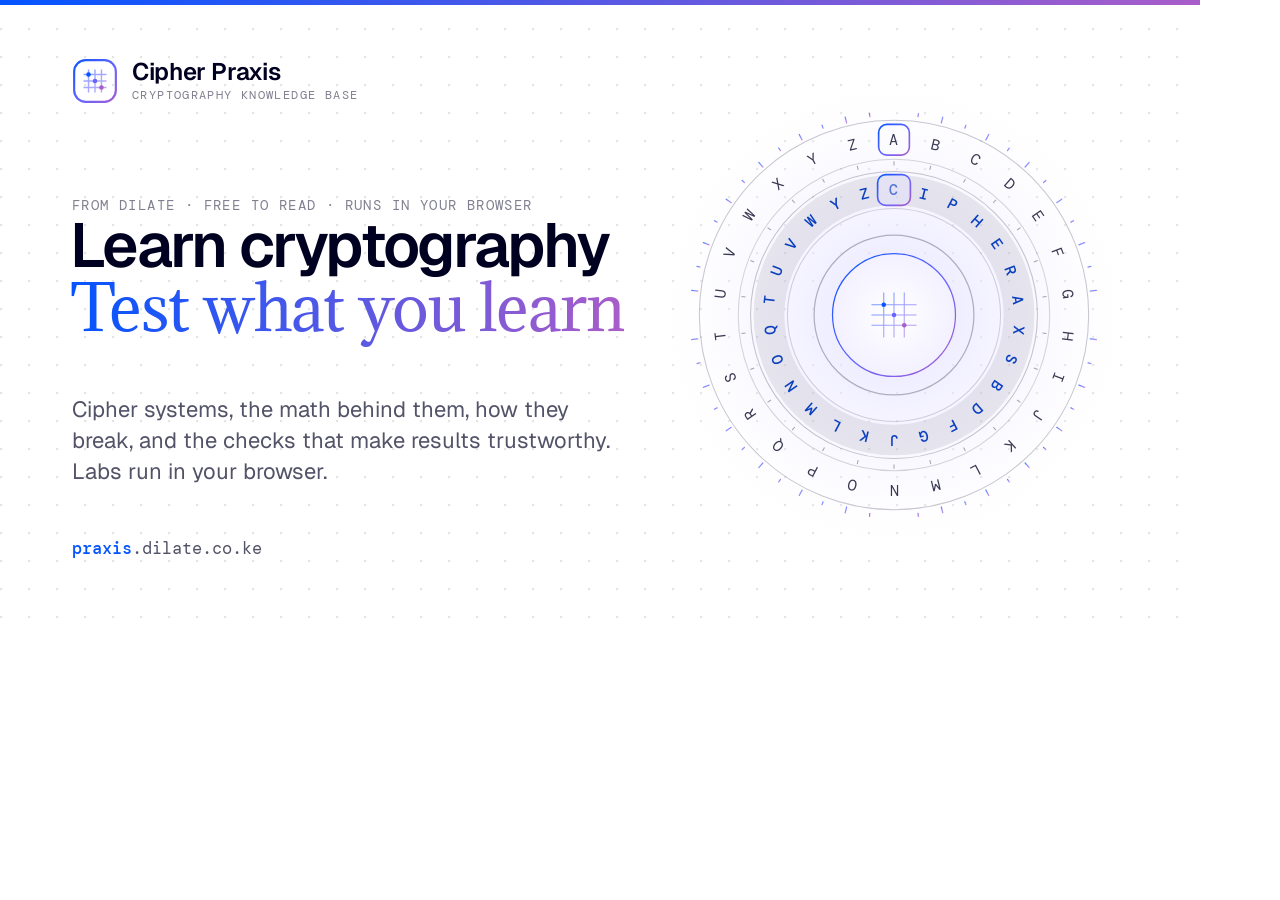
==== scripts/og-card.html @ b7d1017d "feat(crypto): add new knowledge base" ====
<!doctype html>
<!-- Source of static/og.png: the social share card (1200×630 CSS px, rendered at device scale 2).
     Render with a headless browser at a 1200×630 viewport and save the viewport as PNG. -->
<html lang="en"><head><meta charset="utf-8">
<link rel="stylesheet" href="https://fonts.googleapis.com/css2?family=Geist:wght@400;500;600&family=Adamina&family=DM+Mono:wght@400;500&display=swap">
<style>
:root {
  --ink: #000020;
  --ink-2: rgba(0, 0, 32, 0.68);
  --ink-3: rgba(0, 0, 32, 0.5);
  --hair: #e4e4e1;
  --hair-2: rgba(0, 0, 32, 0.08);
  --paper: #ffffff;
  --paper-2: #f6f5f4;
  --paper-3: #f0f0eb;
  --paper-4: #edede8;
  --blue: #0454ff;
  --blue-ink: #0a3fbf;
  --indigo: #4946ff;
  --violet: #6764ff;
  --purple: #a95dc9;
  --purple-ink: #7b3fa3;
  --lavender: #e1e0ff;
  --lilac: #f3ecf8;
  --spectral: linear-gradient(90deg, #0454ff 0%, #6764ff 55%, #a95dc9 100%);
  --spectral-soft: linear-gradient(90deg, rgba(4, 84, 255, 0.14), rgba(103, 100, 255, 0.14), rgba(169, 93, 201, 0.14));
  --glass: rgba(255, 255, 255, 0.72);
  --glass-strong: rgba(255, 255, 255, 0.88);
  --glass-border: rgba(0, 0, 32, 0.08);
  --font-sans: "Geist", "Inter", system-ui, -apple-system, "Segoe UI", Roboto, sans-serif;
  --font-serif: "Adamina", "Iowan Old Style", "Palatino Linotype", Georgia, serif;
  --font-mono: "DM Mono", "SFMono-Regular", Menlo, Consolas, "Liberation Mono", monospace;
  --r-s: 8px;
  --r-m: 12px;
  --r-l: 20px;
  --shadow-1: 0 1px 2px rgba(0, 0, 32, 0.04), 0 10px 30px -14px rgba(4, 84, 255, 0.18);
  --shadow-2: 0 2px 6px rgba(0, 0, 32, 0.06), 0 30px 60px -30px rgba(4, 84, 255, 0.28);
  --max: 1200px;
  --header-h: 64px;
  --sidebar-w: 304px;
  --workspace-gutter: clamp(18px, 3vw, 44px);
  --entry-max: 1280px;
  --ease: cubic-bezier(0.2, 0.7, 0.2, 1);
}
html, body { margin: 0; width: 1200px; height: 630px; overflow: hidden; background: #fff; font-family: "Geist", system-ui, sans-serif; color: var(--ink); -webkit-font-smoothing: antialiased; }
.card { position: relative; width: 1200px; height: 630px; background: radial-gradient(circle at 1px 1px, rgba(11, 13, 20, 0.11) 1px, transparent 1.7px) 0 0 / 28px 28px, #fff; }
.line { position: absolute; left: 0; right: 0; top: 0; height: 5px; background: linear-gradient(90deg, var(--blue), var(--purple)); }
.brand { position: absolute; left: 72px; top: 58px; display: flex; align-items: center; gap: 14px; }
.brand svg { width: 46px; height: 46px; }
.brand b { display: block; font-weight: 600; font-size: 24px; letter-spacing: -0.015em; line-height: 1.05; }
.brand small { display: block; margin-top: 4px; font-family: "DM Mono", monospace; font-size: 11.5px; letter-spacing: 0.12em; color: var(--ink-3); text-transform: uppercase; }
.eyebrow { position: absolute; left: 72px; top: 182px; font-family: "DM Mono", monospace; font-size: 14px; letter-spacing: 0.1em; text-transform: uppercase; color: var(--ink-3); }
h1 { position: absolute; left: 70px; top: 214px; margin: 0; width: 600px; font-size: 62px; line-height: 1.0; letter-spacing: -0.035em; font-weight: 600; }
h1 em { font-family: "Adamina", Georgia, serif; font-style: normal; font-weight: 400; letter-spacing: -0.02em; background: linear-gradient(90deg, var(--blue), var(--purple)); -webkit-background-clip: text; background-clip: text; color: transparent; }
.lede { position: absolute; left: 72px; top: 372px; width: 560px; font-size: 22px; line-height: 1.42; color: var(--ink-2); }
.url { position: absolute; left: 72px; bottom: 54px; font-family: "DM Mono", monospace; font-size: 17px; color: var(--ink-2); }
.url b { color: var(--blue); font-weight: 500; }
.disc { position: absolute; right: 56px; top: 50%; width: 500px; height: 500px; transform: translateY(-50%); }
.disc svg { display: block; width: 100%; height: 100%; }
</style></head>
<body><div class="card">
  <div class="line"></div>
  <div class="brand"><svg class="logo" width="30" height="30" viewBox="0 0 32 32" fill="none" aria-hidden="true">
<defs><linearGradient id="cp-spectral" x1="0" y1="0" x2="32" y2="32" gradientUnits="userSpaceOnUse"><stop offset="0" stop-color="#0454ff"></stop><stop offset="0.55" stop-color="#6764ff"></stop><stop offset="1" stop-color="#a95dc9"></stop></linearGradient></defs>
<rect x="1.5" y="1.5" width="29" height="29" rx="8" stroke="url(#cp-spectral)" stroke-width="1.5"></rect>
<g stroke="url(#cp-spectral)" stroke-width="1" opacity="0.55"><path d="M8 11.5h16M8 16h16M8 20.5h16"></path><path d="M11.5 8v16M16 8v16M20.5 8v16"></path></g>
<circle cx="11.5" cy="11.5" r="1.6" fill="#0454ff"></circle><circle cx="16" cy="16" r="1.6" fill="#6764ff"></circle><circle cx="20.5" cy="20.5" r="1.6" fill="#a95dc9"></circle>
</svg><div><b>Cipher Praxis</b><small>Cryptography knowledge base</small></div></div>
  <p class="eyebrow">From Dilate · Free to read · Runs in your browser</p>
  <h1>Learn cryptography<br><em>Test what you learn</em></h1>
  <p class="lede">Cipher systems, the math behind them, how they break, and the checks that make results trustworthy. Labs run in your browser.</p>
  <p class="url"><b>praxis</b>.dilate.co.ke</p>
  <div class="disc"><svg class="cipher-disc" viewBox="-44 -44 488 488" width="100%" role="img" aria-label="Cipher disc: an outer plaintext ring and a rotating keyed inner ring">
<defs>
<linearGradient id="cd-spectral" x1="0" y1="0" x2="1" y2="1"><stop offset="0" stop-color="#0454ff"></stop><stop offset="0.55" stop-color="#6764ff"></stop><stop offset="1" stop-color="#a95dc9"></stop></linearGradient>
<radialGradient id="cd-glow" cx="0.5" cy="0.5" r="0.5"><stop offset="0" stop-color="#e1e0ff" stop-opacity="0.85"></stop><stop offset="0.55" stop-color="#ebe8ff" stop-opacity="0.35"></stop><stop offset="1" stop-color="#ffffff" stop-opacity="0"></stop></radialGradient>
<radialGradient id="cd-hub" cx="0.5" cy="0.5" r="0.5"><stop offset="0" stop-color="#ffffff"></stop><stop offset="1" stop-color="#f3f1ff"></stop></radialGradient>
</defs>
<circle cx="200" cy="200" r="240" fill="url(#cd-glow)"></circle>
<circle cx="200" cy="200" r="190" fill="none" stroke="#000020" stroke-opacity="0.22" stroke-width="1"></circle><circle cx="200" cy="200" r="152" fill="none" stroke="#000020" stroke-opacity="0.16" stroke-width="1"></circle><circle cx="200" cy="200" r="140" fill="none" stroke="#000020" stroke-opacity="0.22" stroke-width="1"></circle><circle cx="200" cy="200" r="104" fill="none" stroke="#000020" stroke-opacity="0.16" stroke-width="1"></circle><circle cx="200" cy="200" r="78" fill="none" stroke="#000020" stroke-opacity="0.28" stroke-width="1.2"></circle><g class="disc-ticks" stroke="url(#cd-spectral)" stroke-width="1.2" stroke-linecap="round" opacity="0.7"><line x1="200.00" y1="7.00" x2="200.00" y2="1.00"></line><line x1="223.50" y1="6.42" x2="223.87" y2="3.44"></line><line x1="246.19" y1="12.61" x2="247.62" y2="6.78"></line><line x1="269.15" y1="17.67" x2="270.21" y2="14.87"></line><line x1="289.69" y1="29.11" x2="292.48" y2="23.79"></line><line x1="310.77" y1="39.52" x2="312.48" y2="37.05"></line><line x1="327.98" y1="55.54" x2="331.96" y2="51.05"></line><line x1="345.96" y1="70.69" x2="348.21" y2="68.70"></line><line x1="358.84" y1="90.36" x2="363.77" y2="86.96"></line><line x1="372.66" y1="109.38" x2="375.32" y2="107.98"></line><line x1="380.46" y1="131.56" x2="386.07" y2="129.43"></line><line x1="389.33" y1="153.33" x2="392.25" y2="152.62"></line><line x1="391.59" y1="176.74" x2="397.55" y2="176.01"></line><line x1="395.00" y1="200.00" x2="398.00" y2="200.00"></line><line x1="391.59" y1="223.26" x2="397.55" y2="223.99"></line><line x1="389.33" y1="246.67" x2="392.25" y2="247.38"></line><line x1="380.46" y1="268.44" x2="386.07" y2="270.57"></line><line x1="372.66" y1="290.62" x2="375.32" y2="292.02"></line><line x1="358.84" y1="309.64" x2="363.77" y2="313.04"></line><line x1="345.96" y1="329.31" x2="348.21" y2="331.30"></line><line x1="327.98" y1="344.46" x2="331.96" y2="348.95"></line><line x1="310.77" y1="360.48" x2="312.48" y2="362.95"></line><line x1="289.69" y1="370.89" x2="292.48" y2="376.21"></line><line x1="269.15" y1="382.33" x2="270.21" y2="385.13"></line><line x1="246.19" y1="387.39" x2="247.62" y2="393.22"></line><line x1="223.50" y1="393.58" x2="223.87" y2="396.56"></line><line x1="200.00" y1="393.00" x2="200.00" y2="399.00"></line><line x1="176.50" y1="393.58" x2="176.13" y2="396.56"></line><line x1="153.81" y1="387.39" x2="152.38" y2="393.22"></line><line x1="130.85" y1="382.33" x2="129.79" y2="385.13"></line><line x1="110.31" y1="370.89" x2="107.52" y2="376.21"></line><line x1="89.23" y1="360.48" x2="87.52" y2="362.95"></line><line x1="72.02" y1="344.46" x2="68.04" y2="348.95"></line><line x1="54.04" y1="329.31" x2="51.79" y2="331.30"></line><line x1="41.16" y1="309.64" x2="36.23" y2="313.04"></line><line x1="27.34" y1="290.62" x2="24.68" y2="292.02"></line><line x1="19.54" y1="268.44" x2="13.93" y2="270.57"></line><line x1="10.67" y1="246.67" x2="7.75" y2="247.38"></line><line x1="8.41" y1="223.26" x2="2.45" y2="223.99"></line><line x1="5.00" y1="200.00" x2="2.00" y2="200.00"></line><line x1="8.41" y1="176.74" x2="2.45" y2="176.01"></line><line x1="10.67" y1="153.33" x2="7.75" y2="152.62"></line><line x1="19.54" y1="131.56" x2="13.93" y2="129.43"></line><line x1="27.34" y1="109.38" x2="24.68" y2="107.98"></line><line x1="41.16" y1="90.36" x2="36.23" y2="86.96"></line><line x1="54.04" y1="70.69" x2="51.79" y2="68.70"></line><line x1="72.02" y1="55.54" x2="68.04" y2="51.05"></line><line x1="89.23" y1="39.52" x2="87.52" y2="37.05"></line><line x1="110.31" y1="29.11" x2="107.52" y2="23.79"></line><line x1="130.85" y1="17.67" x2="129.79" y2="14.87"></line><line x1="153.81" y1="12.61" x2="152.38" y2="6.78"></line><line x1="176.50" y1="6.42" x2="176.13" y2="3.44"></line></g><g font-family="DM Mono, Menlo, monospace" font-size="15" text-anchor="middle" fill="#000020" fill-opacity="0.78"><text x="200.00" y="29.00" transform="rotate(0.00 200.00 29.00)" dy="5">A</text><line x1="200.00" y1="54.00" x2="200.00" y2="50.00" stroke="#000020" stroke-opacity="0.35" stroke-width="1"></line><text x="240.92" y="33.97" transform="rotate(13.85 240.92 33.97)" dy="5">B</text><line x1="234.94" y1="58.24" x2="235.90" y2="54.36" stroke="#000020" stroke-opacity="0.35" stroke-width="1"></line><text x="279.47" y="48.59" transform="rotate(27.69 279.47 48.59)" dy="5">C</text><line x1="267.85" y1="70.72" x2="269.71" y2="67.18" stroke="#000020" stroke-opacity="0.35" stroke-width="1"></line><text x="313.39" y="72.00" transform="rotate(41.54 313.39 72.00)" dy="5">D</text><line x1="296.82" y1="90.72" x2="299.47" y2="87.72" stroke="#000020" stroke-opacity="0.35" stroke-width="1"></line><text x="340.73" y="102.86" transform="rotate(55.38 340.73 102.86)" dy="5">E</text><line x1="320.16" y1="117.06" x2="323.45" y2="114.79" stroke="#000020" stroke-opacity="0.35" stroke-width="1"></line><text x="359.89" y="139.36" transform="rotate(69.23 359.89 139.36)" dy="5">F</text><line x1="336.51" y1="148.23" x2="340.25" y2="146.81" stroke="#000020" stroke-opacity="0.35" stroke-width="1"></line><text x="369.75" y="179.39" transform="rotate(83.08 369.75 179.39)" dy="5">G</text><line x1="344.94" y1="182.40" x2="348.91" y2="181.92" stroke="#000020" stroke-opacity="0.35" stroke-width="1"></line><text x="369.75" y="220.61" transform="rotate(96.92 369.75 220.61)" dy="5">H</text><line x1="344.94" y1="217.60" x2="348.91" y2="218.08" stroke="#000020" stroke-opacity="0.35" stroke-width="1"></line><text x="359.89" y="260.64" transform="rotate(110.77 359.89 260.64)" dy="5">I</text><line x1="336.51" y1="251.77" x2="340.25" y2="253.19" stroke="#000020" stroke-opacity="0.35" stroke-width="1"></line><text x="340.73" y="297.14" transform="rotate(124.62 340.73 297.14)" dy="5">J</text><line x1="320.16" y1="282.94" x2="323.45" y2="285.21" stroke="#000020" stroke-opacity="0.35" stroke-width="1"></line><text x="313.39" y="328.00" transform="rotate(138.46 313.39 328.00)" dy="5">K</text><line x1="296.82" y1="309.28" x2="299.47" y2="312.28" stroke="#000020" stroke-opacity="0.35" stroke-width="1"></line><text x="279.47" y="351.41" transform="rotate(152.31 279.47 351.41)" dy="5">L</text><line x1="267.85" y1="329.28" x2="269.71" y2="332.82" stroke="#000020" stroke-opacity="0.35" stroke-width="1"></line><text x="240.92" y="366.03" transform="rotate(166.15 240.92 366.03)" dy="5">M</text><line x1="234.94" y1="341.76" x2="235.90" y2="345.64" stroke="#000020" stroke-opacity="0.35" stroke-width="1"></line><text x="200.00" y="371.00" transform="rotate(180.00 200.00 371.00)" dy="5">N</text><line x1="200.00" y1="346.00" x2="200.00" y2="350.00" stroke="#000020" stroke-opacity="0.35" stroke-width="1"></line><text x="159.08" y="366.03" transform="rotate(193.85 159.08 366.03)" dy="5">O</text><line x1="165.06" y1="341.76" x2="164.10" y2="345.64" stroke="#000020" stroke-opacity="0.35" stroke-width="1"></line><text x="120.53" y="351.41" transform="rotate(207.69 120.53 351.41)" dy="5">P</text><line x1="132.15" y1="329.28" x2="130.29" y2="332.82" stroke="#000020" stroke-opacity="0.35" stroke-width="1"></line><text x="86.61" y="328.00" transform="rotate(221.54 86.61 328.00)" dy="5">Q</text><line x1="103.18" y1="309.28" x2="100.53" y2="312.28" stroke="#000020" stroke-opacity="0.35" stroke-width="1"></line><text x="59.27" y="297.14" transform="rotate(235.38 59.27 297.14)" dy="5">R</text><line x1="79.84" y1="282.94" x2="76.55" y2="285.21" stroke="#000020" stroke-opacity="0.35" stroke-width="1"></line><text x="40.11" y="260.64" transform="rotate(249.23 40.11 260.64)" dy="5">S</text><line x1="63.49" y1="251.77" x2="59.75" y2="253.19" stroke="#000020" stroke-opacity="0.35" stroke-width="1"></line><text x="30.25" y="220.61" transform="rotate(263.08 30.25 220.61)" dy="5">T</text><line x1="55.06" y1="217.60" x2="51.09" y2="218.08" stroke="#000020" stroke-opacity="0.35" stroke-width="1"></line><text x="30.25" y="179.39" transform="rotate(276.92 30.25 179.39)" dy="5">U</text><line x1="55.06" y1="182.40" x2="51.09" y2="181.92" stroke="#000020" stroke-opacity="0.35" stroke-width="1"></line><text x="40.11" y="139.36" transform="rotate(290.77 40.11 139.36)" dy="5">V</text><line x1="63.49" y1="148.23" x2="59.75" y2="146.81" stroke="#000020" stroke-opacity="0.35" stroke-width="1"></line><text x="59.27" y="102.86" transform="rotate(304.62 59.27 102.86)" dy="5">W</text><line x1="79.84" y1="117.06" x2="76.55" y2="114.79" stroke="#000020" stroke-opacity="0.35" stroke-width="1"></line><text x="86.61" y="72.00" transform="rotate(318.46 86.61 72.00)" dy="5">X</text><line x1="103.18" y1="90.72" x2="100.53" y2="87.72" stroke="#000020" stroke-opacity="0.35" stroke-width="1"></line><text x="120.53" y="48.59" transform="rotate(332.31 120.53 48.59)" dy="5">Y</text><line x1="132.15" y1="70.72" x2="130.29" y2="67.18" stroke="#000020" stroke-opacity="0.35" stroke-width="1"></line><text x="159.08" y="33.97" transform="rotate(346.15 159.08 33.97)" dy="5">Z</text><line x1="165.06" y1="58.24" x2="164.10" y2="54.36" stroke="#000020" stroke-opacity="0.35" stroke-width="1"></line></g><g class="disc-inner"><circle cx="200" cy="200" r="122" fill="none" stroke="#000020" stroke-opacity="0.08" stroke-width="30"></circle><g font-family="DM Mono, Menlo, monospace" font-size="15" font-weight="500" text-anchor="middle" fill="#0a3fbf"><text x="200.00" y="78.00" transform="rotate(0.00 200.00 78.00)" dy="5">C</text><text x="229.20" y="81.55" transform="rotate(13.85 229.20 81.55)" dy="5">I</text><text x="256.70" y="91.97" transform="rotate(27.69 256.70 91.97)" dy="5">P</text><text x="280.90" y="108.68" transform="rotate(41.54 280.90 108.68)" dy="5">H</text><text x="300.40" y="130.70" transform="rotate(55.38 300.40 130.70)" dy="5">E</text><text x="314.07" y="156.74" transform="rotate(69.23 314.07 156.74)" dy="5">R</text><text x="321.11" y="185.29" transform="rotate(83.08 321.11 185.29)" dy="5">A</text><text x="321.11" y="214.71" transform="rotate(96.92 321.11 214.71)" dy="5">X</text><text x="314.07" y="243.26" transform="rotate(110.77 314.07 243.26)" dy="5">S</text><text x="300.40" y="269.30" transform="rotate(124.62 300.40 269.30)" dy="5">B</text><text x="280.90" y="291.32" transform="rotate(138.46 280.90 291.32)" dy="5">D</text><text x="256.70" y="308.03" transform="rotate(152.31 256.70 308.03)" dy="5">F</text><text x="229.20" y="318.45" transform="rotate(166.15 229.20 318.45)" dy="5">G</text><text x="200.00" y="322.00" transform="rotate(180.00 200.00 322.00)" dy="5">J</text><text x="170.80" y="318.45" transform="rotate(193.85 170.80 318.45)" dy="5">K</text><text x="143.30" y="308.03" transform="rotate(207.69 143.30 308.03)" dy="5">L</text><text x="119.10" y="291.32" transform="rotate(221.54 119.10 291.32)" dy="5">M</text><text x="99.60" y="269.30" transform="rotate(235.38 99.60 269.30)" dy="5">N</text><text x="85.93" y="243.26" transform="rotate(249.23 85.93 243.26)" dy="5">O</text><text x="78.89" y="214.71" transform="rotate(263.08 78.89 214.71)" dy="5">Q</text><text x="78.89" y="185.29" transform="rotate(276.92 78.89 185.29)" dy="5">T</text><text x="85.93" y="156.74" transform="rotate(290.77 85.93 156.74)" dy="5">U</text><text x="99.60" y="130.70" transform="rotate(304.62 99.60 130.70)" dy="5">V</text><text x="119.10" y="108.68" transform="rotate(318.46 119.10 108.68)" dy="5">W</text><text x="143.30" y="91.97" transform="rotate(332.31 143.30 91.97)" dy="5">Y</text><text x="170.80" y="81.55" transform="rotate(346.15 170.80 81.55)" dy="5">Z</text></g></g><rect x="185" y="14" width="30" height="30" rx="8" fill="none" stroke="url(#cd-spectral)" stroke-width="1.6"></rect>
<rect x="184" y="63" width="32" height="30" rx="8" fill="rgba(225,224,255,0.35)" stroke="url(#cd-spectral)" stroke-width="1.6"></rect>
<path d="M200 46 L200 60" stroke="url(#cd-spectral)" stroke-width="1.6" stroke-linecap="round"></path>
<circle cx="200" cy="200" r="60" fill="url(#cd-hub)" stroke="url(#cd-spectral)" stroke-width="1.2"></circle>
<g stroke="url(#cd-spectral)" stroke-width="1" opacity="0.6"><path d="M178 190h44M178 200h44M178 210h44M190 178v44M200 178v44M210 178v44"></path></g>
<circle cx="190" cy="190" r="2.2" fill="#0454ff"></circle><circle cx="200" cy="200" r="2.2" fill="#6764ff"></circle><circle cx="210" cy="210" r="2.2" fill="#a95dc9"></circle>
</svg></div>
</div></body></html>
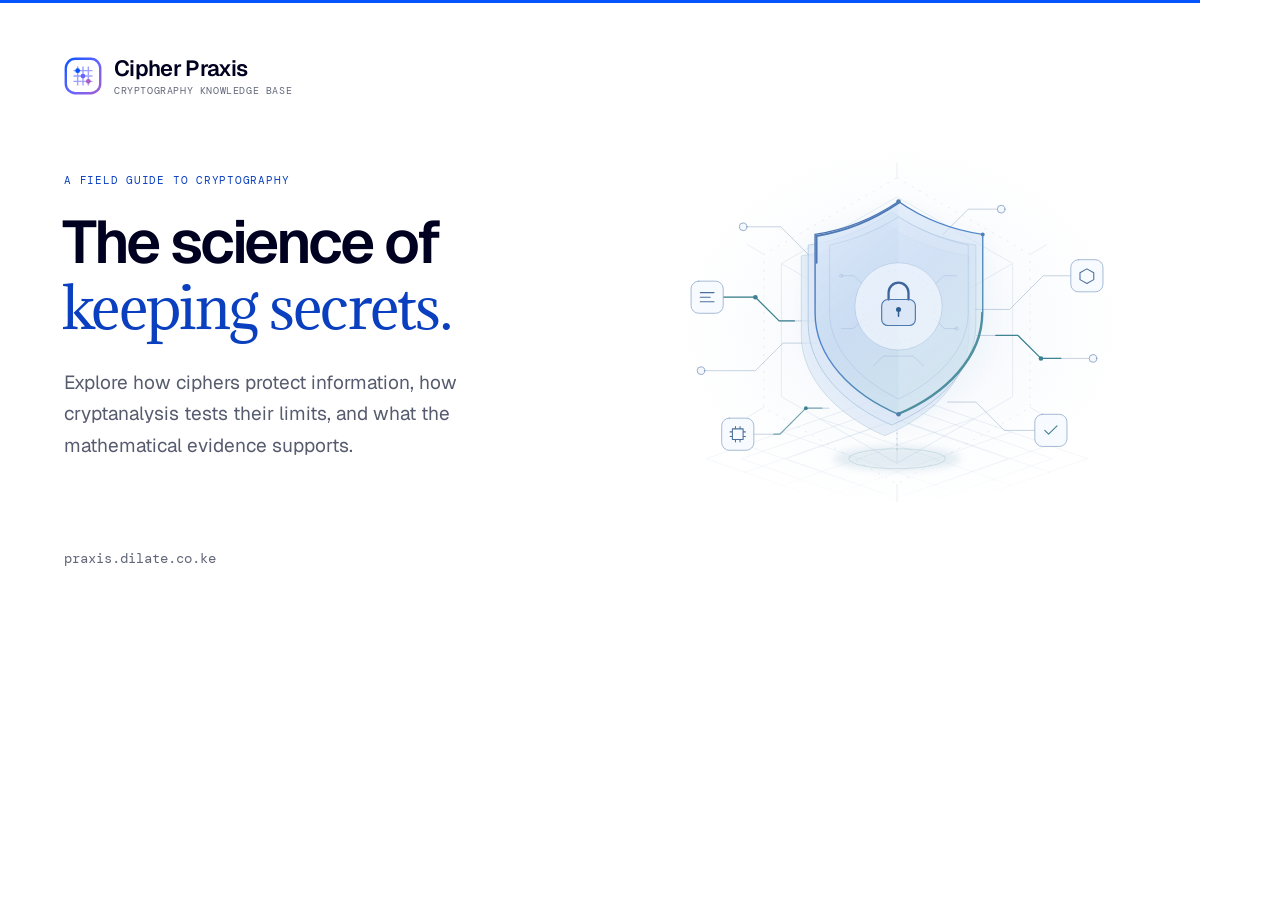
==== commit b13b6c75: "feat(ui): refine overview and integrate security illustration" ====
--- a/scripts/og-card.html
+++ b/scripts/og-card.html
@@ -1,87 +1,34 @@
 <!doctype html>
-<!-- Source of static/og.png: the social share card (1200×630 CSS px, rendered at device scale 2).
-     Render with a headless browser at a 1200×630 viewport and save the viewport as PNG. -->
-<html lang="en"><head><meta charset="utf-8">
-<link rel="stylesheet" href="https://fonts.googleapis.com/css2?family=Geist:wght@400;500;600&family=Adamina&family=DM+Mono:wght@400;500&display=swap">
-<style>
-:root {
-  --ink: #000020;
-  --ink-2: rgba(0, 0, 32, 0.68);
-  --ink-3: rgba(0, 0, 32, 0.5);
-  --hair: #e4e4e1;
-  --hair-2: rgba(0, 0, 32, 0.08);
-  --paper: #ffffff;
-  --paper-2: #f6f5f4;
-  --paper-3: #f0f0eb;
-  --paper-4: #edede8;
-  --blue: #0454ff;
-  --blue-ink: #0a3fbf;
-  --indigo: #4946ff;
-  --violet: #6764ff;
-  --purple: #a95dc9;
-  --purple-ink: #7b3fa3;
-  --lavender: #e1e0ff;
-  --lilac: #f3ecf8;
-  --spectral: linear-gradient(90deg, #0454ff 0%, #6764ff 55%, #a95dc9 100%);
-  --spectral-soft: linear-gradient(90deg, rgba(4, 84, 255, 0.14), rgba(103, 100, 255, 0.14), rgba(169, 93, 201, 0.14));
-  --glass: rgba(255, 255, 255, 0.72);
-  --glass-strong: rgba(255, 255, 255, 0.88);
-  --glass-border: rgba(0, 0, 32, 0.08);
-  --font-sans: "Geist", "Inter", system-ui, -apple-system, "Segoe UI", Roboto, sans-serif;
-  --font-serif: "Adamina", "Iowan Old Style", "Palatino Linotype", Georgia, serif;
-  --font-mono: "DM Mono", "SFMono-Regular", Menlo, Consolas, "Liberation Mono", monospace;
-  --r-s: 8px;
-  --r-m: 12px;
-  --r-l: 20px;
-  --shadow-1: 0 1px 2px rgba(0, 0, 32, 0.04), 0 10px 30px -14px rgba(4, 84, 255, 0.18);
-  --shadow-2: 0 2px 6px rgba(0, 0, 32, 0.06), 0 30px 60px -30px rgba(4, 84, 255, 0.28);
-  --max: 1200px;
-  --header-h: 64px;
-  --sidebar-w: 304px;
-  --workspace-gutter: clamp(18px, 3vw, 44px);
-  --entry-max: 1280px;
-  --ease: cubic-bezier(0.2, 0.7, 0.2, 1);
-}
-html, body { margin: 0; width: 1200px; height: 630px; overflow: hidden; background: #fff; font-family: "Geist", system-ui, sans-serif; color: var(--ink); -webkit-font-smoothing: antialiased; }
-.card { position: relative; width: 1200px; height: 630px; background: radial-gradient(circle at 1px 1px, rgba(11, 13, 20, 0.11) 1px, transparent 1.7px) 0 0 / 28px 28px, #fff; }
-.line { position: absolute; left: 0; right: 0; top: 0; height: 5px; background: linear-gradient(90deg, var(--blue), var(--purple)); }
-.brand { position: absolute; left: 72px; top: 58px; display: flex; align-items: center; gap: 14px; }
-.brand svg { width: 46px; height: 46px; }
-.brand b { display: block; font-weight: 600; font-size: 24px; letter-spacing: -0.015em; line-height: 1.05; }
-.brand small { display: block; margin-top: 4px; font-family: "DM Mono", monospace; font-size: 11.5px; letter-spacing: 0.12em; color: var(--ink-3); text-transform: uppercase; }
-.eyebrow { position: absolute; left: 72px; top: 182px; font-family: "DM Mono", monospace; font-size: 14px; letter-spacing: 0.1em; text-transform: uppercase; color: var(--ink-3); }
-h1 { position: absolute; left: 70px; top: 214px; margin: 0; width: 600px; font-size: 62px; line-height: 1.0; letter-spacing: -0.035em; font-weight: 600; }
-h1 em { font-family: "Adamina", Georgia, serif; font-style: normal; font-weight: 400; letter-spacing: -0.02em; background: linear-gradient(90deg, var(--blue), var(--purple)); -webkit-background-clip: text; background-clip: text; color: transparent; }
-.lede { position: absolute; left: 72px; top: 372px; width: 560px; font-size: 22px; line-height: 1.42; color: var(--ink-2); }
-.url { position: absolute; left: 72px; bottom: 54px; font-family: "DM Mono", monospace; font-size: 17px; color: var(--ink-2); }
-.url b { color: var(--blue); font-weight: 500; }
-.disc { position: absolute; right: 56px; top: 50%; width: 500px; height: 500px; transform: translateY(-50%); }
-.disc svg { display: block; width: 100%; height: 100%; }
-</style></head>
-<body><div class="card">
-  <div class="line"></div>
-  <div class="brand"><svg class="logo" width="30" height="30" viewBox="0 0 32 32" fill="none" aria-hidden="true">
-<defs><linearGradient id="cp-spectral" x1="0" y1="0" x2="32" y2="32" gradientUnits="userSpaceOnUse"><stop offset="0" stop-color="#0454ff"></stop><stop offset="0.55" stop-color="#6764ff"></stop><stop offset="1" stop-color="#a95dc9"></stop></linearGradient></defs>
-<rect x="1.5" y="1.5" width="29" height="29" rx="8" stroke="url(#cp-spectral)" stroke-width="1.5"></rect>
-<g stroke="url(#cp-spectral)" stroke-width="1" opacity="0.55"><path d="M8 11.5h16M8 16h16M8 20.5h16"></path><path d="M11.5 8v16M16 8v16M20.5 8v16"></path></g>
-<circle cx="11.5" cy="11.5" r="1.6" fill="#0454ff"></circle><circle cx="16" cy="16" r="1.6" fill="#6764ff"></circle><circle cx="20.5" cy="20.5" r="1.6" fill="#a95dc9"></circle>
-</svg><div><b>Cipher Praxis</b><small>Cryptography knowledge base</small></div></div>
-  <p class="eyebrow">From Dilate · Free to read · Runs in your browser</p>
-  <h1>Learn cryptography<br><em>Test what you learn</em></h1>
-  <p class="lede">Cipher systems, the math behind them, how they break, and the checks that make results trustworthy. Labs run in your browser.</p>
-  <p class="url"><b>praxis</b>.dilate.co.ke</p>
-  <div class="disc"><svg class="cipher-disc" viewBox="-44 -44 488 488" width="100%" role="img" aria-label="Cipher disc: an outer plaintext ring and a rotating keyed inner ring">
-<defs>
-<linearGradient id="cd-spectral" x1="0" y1="0" x2="1" y2="1"><stop offset="0" stop-color="#0454ff"></stop><stop offset="0.55" stop-color="#6764ff"></stop><stop offset="1" stop-color="#a95dc9"></stop></linearGradient>
-<radialGradient id="cd-glow" cx="0.5" cy="0.5" r="0.5"><stop offset="0" stop-color="#e1e0ff" stop-opacity="0.85"></stop><stop offset="0.55" stop-color="#ebe8ff" stop-opacity="0.35"></stop><stop offset="1" stop-color="#ffffff" stop-opacity="0"></stop></radialGradient>
-<radialGradient id="cd-hub" cx="0.5" cy="0.5" r="0.5"><stop offset="0" stop-color="#ffffff"></stop><stop offset="1" stop-color="#f3f1ff"></stop></radialGradient>
-</defs>
-<circle cx="200" cy="200" r="240" fill="url(#cd-glow)"></circle>
-<circle cx="200" cy="200" r="190" fill="none" stroke="#000020" stroke-opacity="0.22" stroke-width="1"></circle><circle cx="200" cy="200" r="152" fill="none" stroke="#000020" stroke-opacity="0.16" stroke-width="1"></circle><circle cx="200" cy="200" r="140" fill="none" stroke="#000020" stroke-opacity="0.22" stroke-width="1"></circle><circle cx="200" cy="200" r="104" fill="none" stroke="#000020" stroke-opacity="0.16" stroke-width="1"></circle><circle cx="200" cy="200" r="78" fill="none" stroke="#000020" stroke-opacity="0.28" stroke-width="1.2"></circle><g class="disc-ticks" stroke="url(#cd-spectral)" stroke-width="1.2" stroke-linecap="round" opacity="0.7"><line x1="200.00" y1="7.00" x2="200.00" y2="1.00"></line><line x1="223.50" y1="6.42" x2="223.87" y2="3.44"></line><line x1="246.19" y1="12.61" x2="247.62" y2="6.78"></line><line x1="269.15" y1="17.67" x2="270.21" y2="14.87"></line><line x1="289.69" y1="29.11" x2="292.48" y2="23.79"></line><line x1="310.77" y1="39.52" x2="312.48" y2="37.05"></line><line x1="327.98" y1="55.54" x2="331.96" y2="51.05"></line><line x1="345.96" y1="70.69" x2="348.21" y2="68.70"></line><line x1="358.84" y1="90.36" x2="363.77" y2="86.96"></line><line x1="372.66" y1="109.38" x2="375.32" y2="107.98"></line><line x1="380.46" y1="131.56" x2="386.07" y2="129.43"></line><line x1="389.33" y1="153.33" x2="392.25" y2="152.62"></line><line x1="391.59" y1="176.74" x2="397.55" y2="176.01"></line><line x1="395.00" y1="200.00" x2="398.00" y2="200.00"></line><line x1="391.59" y1="223.26" x2="397.55" y2="223.99"></line><line x1="389.33" y1="246.67" x2="392.25" y2="247.38"></line><line x1="380.46" y1="268.44" x2="386.07" y2="270.57"></line><line x1="372.66" y1="290.62" x2="375.32" y2="292.02"></line><line x1="358.84" y1="309.64" x2="363.77" y2="313.04"></line><line x1="345.96" y1="329.31" x2="348.21" y2="331.30"></line><line x1="327.98" y1="344.46" x2="331.96" y2="348.95"></line><line x1="310.77" y1="360.48" x2="312.48" y2="362.95"></line><line x1="289.69" y1="370.89" x2="292.48" y2="376.21"></line><line x1="269.15" y1="382.33" x2="270.21" y2="385.13"></line><line x1="246.19" y1="387.39" x2="247.62" y2="393.22"></line><line x1="223.50" y1="393.58" x2="223.87" y2="396.56"></line><line x1="200.00" y1="393.00" x2="200.00" y2="399.00"></line><line x1="176.50" y1="393.58" x2="176.13" y2="396.56"></line><line x1="153.81" y1="387.39" x2="152.38" y2="393.22"></line><line x1="130.85" y1="382.33" x2="129.79" y2="385.13"></line><line x1="110.31" y1="370.89" x2="107.52" y2="376.21"></line><line x1="89.23" y1="360.48" x2="87.52" y2="362.95"></line><line x1="72.02" y1="344.46" x2="68.04" y2="348.95"></line><line x1="54.04" y1="329.31" x2="51.79" y2="331.30"></line><line x1="41.16" y1="309.64" x2="36.23" y2="313.04"></line><line x1="27.34" y1="290.62" x2="24.68" y2="292.02"></line><line x1="19.54" y1="268.44" x2="13.93" y2="270.57"></line><line x1="10.67" y1="246.67" x2="7.75" y2="247.38"></line><line x1="8.41" y1="223.26" x2="2.45" y2="223.99"></line><line x1="5.00" y1="200.00" x2="2.00" y2="200.00"></line><line x1="8.41" y1="176.74" x2="2.45" y2="176.01"></line><line x1="10.67" y1="153.33" x2="7.75" y2="152.62"></line><line x1="19.54" y1="131.56" x2="13.93" y2="129.43"></line><line x1="27.34" y1="109.38" x2="24.68" y2="107.98"></line><line x1="41.16" y1="90.36" x2="36.23" y2="86.96"></line><line x1="54.04" y1="70.69" x2="51.79" y2="68.70"></line><line x1="72.02" y1="55.54" x2="68.04" y2="51.05"></line><line x1="89.23" y1="39.52" x2="87.52" y2="37.05"></line><line x1="110.31" y1="29.11" x2="107.52" y2="23.79"></line><line x1="130.85" y1="17.67" x2="129.79" y2="14.87"></line><line x1="153.81" y1="12.61" x2="152.38" y2="6.78"></line><line x1="176.50" y1="6.42" x2="176.13" y2="3.44"></line></g><g font-family="DM Mono, Menlo, monospace" font-size="15" text-anchor="middle" fill="#000020" fill-opacity="0.78"><text x="200.00" y="29.00" transform="rotate(0.00 200.00 29.00)" dy="5">A</text><line x1="200.00" y1="54.00" x2="200.00" y2="50.00" stroke="#000020" stroke-opacity="0.35" stroke-width="1"></line><text x="240.92" y="33.97" transform="rotate(13.85 240.92 33.97)" dy="5">B</text><line x1="234.94" y1="58.24" x2="235.90" y2="54.36" stroke="#000020" stroke-opacity="0.35" stroke-width="1"></line><text x="279.47" y="48.59" transform="rotate(27.69 279.47 48.59)" dy="5">C</text><line x1="267.85" y1="70.72" x2="269.71" y2="67.18" stroke="#000020" stroke-opacity="0.35" stroke-width="1"></line><text x="313.39" y="72.00" transform="rotate(41.54 313.39 72.00)" dy="5">D</text><line x1="296.82" y1="90.72" x2="299.47" y2="87.72" stroke="#000020" stroke-opacity="0.35" stroke-width="1"></line><text x="340.73" y="102.86" transform="rotate(55.38 340.73 102.86)" dy="5">E</text><line x1="320.16" y1="117.06" x2="323.45" y2="114.79" stroke="#000020" stroke-opacity="0.35" stroke-width="1"></line><text x="359.89" y="139.36" transform="rotate(69.23 359.89 139.36)" dy="5">F</text><line x1="336.51" y1="148.23" x2="340.25" y2="146.81" stroke="#000020" stroke-opacity="0.35" stroke-width="1"></line><text x="369.75" y="179.39" transform="rotate(83.08 369.75 179.39)" dy="5">G</text><line x1="344.94" y1="182.40" x2="348.91" y2="181.92" stroke="#000020" stroke-opacity="0.35" stroke-width="1"></line><text x="369.75" y="220.61" transform="rotate(96.92 369.75 220.61)" dy="5">H</text><line x1="344.94" y1="217.60" x2="348.91" y2="218.08" stroke="#000020" stroke-opacity="0.35" stroke-width="1"></line><text x="359.89" y="260.64" transform="rotate(110.77 359.89 260.64)" dy="5">I</text><line x1="336.51" y1="251.77" x2="340.25" y2="253.19" stroke="#000020" stroke-opacity="0.35" stroke-width="1"></line><text x="340.73" y="297.14" transform="rotate(124.62 340.73 297.14)" dy="5">J</text><line x1="320.16" y1="282.94" x2="323.45" y2="285.21" stroke="#000020" stroke-opacity="0.35" stroke-width="1"></line><text x="313.39" y="328.00" transform="rotate(138.46 313.39 328.00)" dy="5">K</text><line x1="296.82" y1="309.28" x2="299.47" y2="312.28" stroke="#000020" stroke-opacity="0.35" stroke-width="1"></line><text x="279.47" y="351.41" transform="rotate(152.31 279.47 351.41)" dy="5">L</text><line x1="267.85" y1="329.28" x2="269.71" y2="332.82" stroke="#000020" stroke-opacity="0.35" stroke-width="1"></line><text x="240.92" y="366.03" transform="rotate(166.15 240.92 366.03)" dy="5">M</text><line x1="234.94" y1="341.76" x2="235.90" y2="345.64" stroke="#000020" stroke-opacity="0.35" stroke-width="1"></line><text x="200.00" y="371.00" transform="rotate(180.00 200.00 371.00)" dy="5">N</text><line x1="200.00" y1="346.00" x2="200.00" y2="350.00" stroke="#000020" stroke-opacity="0.35" stroke-width="1"></line><text x="159.08" y="366.03" transform="rotate(193.85 159.08 366.03)" dy="5">O</text><line x1="165.06" y1="341.76" x2="164.10" y2="345.64" stroke="#000020" stroke-opacity="0.35" stroke-width="1"></line><text x="120.53" y="351.41" transform="rotate(207.69 120.53 351.41)" dy="5">P</text><line x1="132.15" y1="329.28" x2="130.29" y2="332.82" stroke="#000020" stroke-opacity="0.35" stroke-width="1"></line><text x="86.61" y="328.00" transform="rotate(221.54 86.61 328.00)" dy="5">Q</text><line x1="103.18" y1="309.28" x2="100.53" y2="312.28" stroke="#000020" stroke-opacity="0.35" stroke-width="1"></line><text x="59.27" y="297.14" transform="rotate(235.38 59.27 297.14)" dy="5">R</text><line x1="79.84" y1="282.94" x2="76.55" y2="285.21" stroke="#000020" stroke-opacity="0.35" stroke-width="1"></line><text x="40.11" y="260.64" transform="rotate(249.23 40.11 260.64)" dy="5">S</text><line x1="63.49" y1="251.77" x2="59.75" y2="253.19" stroke="#000020" stroke-opacity="0.35" stroke-width="1"></line><text x="30.25" y="220.61" transform="rotate(263.08 30.25 220.61)" dy="5">T</text><line x1="55.06" y1="217.60" x2="51.09" y2="218.08" stroke="#000020" stroke-opacity="0.35" stroke-width="1"></line><text x="30.25" y="179.39" transform="rotate(276.92 30.25 179.39)" dy="5">U</text><line x1="55.06" y1="182.40" x2="51.09" y2="181.92" stroke="#000020" stroke-opacity="0.35" stroke-width="1"></line><text x="40.11" y="139.36" transform="rotate(290.77 40.11 139.36)" dy="5">V</text><line x1="63.49" y1="148.23" x2="59.75" y2="146.81" stroke="#000020" stroke-opacity="0.35" stroke-width="1"></line><text x="59.27" y="102.86" transform="rotate(304.62 59.27 102.86)" dy="5">W</text><line x1="79.84" y1="117.06" x2="76.55" y2="114.79" stroke="#000020" stroke-opacity="0.35" stroke-width="1"></line><text x="86.61" y="72.00" transform="rotate(318.46 86.61 72.00)" dy="5">X</text><line x1="103.18" y1="90.72" x2="100.53" y2="87.72" stroke="#000020" stroke-opacity="0.35" stroke-width="1"></line><text x="120.53" y="48.59" transform="rotate(332.31 120.53 48.59)" dy="5">Y</text><line x1="132.15" y1="70.72" x2="130.29" y2="67.18" stroke="#000020" stroke-opacity="0.35" stroke-width="1"></line><text x="159.08" y="33.97" transform="rotate(346.15 159.08 33.97)" dy="5">Z</text><line x1="165.06" y1="58.24" x2="164.10" y2="54.36" stroke="#000020" stroke-opacity="0.35" stroke-width="1"></line></g><g class="disc-inner"><circle cx="200" cy="200" r="122" fill="none" stroke="#000020" stroke-opacity="0.08" stroke-width="30"></circle><g font-family="DM Mono, Menlo, monospace" font-size="15" font-weight="500" text-anchor="middle" fill="#0a3fbf"><text x="200.00" y="78.00" transform="rotate(0.00 200.00 78.00)" dy="5">C</text><text x="229.20" y="81.55" transform="rotate(13.85 229.20 81.55)" dy="5">I</text><text x="256.70" y="91.97" transform="rotate(27.69 256.70 91.97)" dy="5">P</text><text x="280.90" y="108.68" transform="rotate(41.54 280.90 108.68)" dy="5">H</text><text x="300.40" y="130.70" transform="rotate(55.38 300.40 130.70)" dy="5">E</text><text x="314.07" y="156.74" transform="rotate(69.23 314.07 156.74)" dy="5">R</text><text x="321.11" y="185.29" transform="rotate(83.08 321.11 185.29)" dy="5">A</text><text x="321.11" y="214.71" transform="rotate(96.92 321.11 214.71)" dy="5">X</text><text x="314.07" y="243.26" transform="rotate(110.77 314.07 243.26)" dy="5">S</text><text x="300.40" y="269.30" transform="rotate(124.62 300.40 269.30)" dy="5">B</text><text x="280.90" y="291.32" transform="rotate(138.46 280.90 291.32)" dy="5">D</text><text x="256.70" y="308.03" transform="rotate(152.31 256.70 308.03)" dy="5">F</text><text x="229.20" y="318.45" transform="rotate(166.15 229.20 318.45)" dy="5">G</text><text x="200.00" y="322.00" transform="rotate(180.00 200.00 322.00)" dy="5">J</text><text x="170.80" y="318.45" transform="rotate(193.85 170.80 318.45)" dy="5">K</text><text x="143.30" y="308.03" transform="rotate(207.69 143.30 308.03)" dy="5">L</text><text x="119.10" y="291.32" transform="rotate(221.54 119.10 291.32)" dy="5">M</text><text x="99.60" y="269.30" transform="rotate(235.38 99.60 269.30)" dy="5">N</text><text x="85.93" y="243.26" transform="rotate(249.23 85.93 243.26)" dy="5">O</text><text x="78.89" y="214.71" transform="rotate(263.08 78.89 214.71)" dy="5">Q</text><text x="78.89" y="185.29" transform="rotate(276.92 78.89 185.29)" dy="5">T</text><text x="85.93" y="156.74" transform="rotate(290.77 85.93 156.74)" dy="5">U</text><text x="99.60" y="130.70" transform="rotate(304.62 99.60 130.70)" dy="5">V</text><text x="119.10" y="108.68" transform="rotate(318.46 119.10 108.68)" dy="5">W</text><text x="143.30" y="91.97" transform="rotate(332.31 143.30 91.97)" dy="5">Y</text><text x="170.80" y="81.55" transform="rotate(346.15 170.80 81.55)" dy="5">Z</text></g></g><rect x="185" y="14" width="30" height="30" rx="8" fill="none" stroke="url(#cd-spectral)" stroke-width="1.6"></rect>
-<rect x="184" y="63" width="32" height="30" rx="8" fill="rgba(225,224,255,0.35)" stroke="url(#cd-spectral)" stroke-width="1.6"></rect>
-<path d="M200 46 L200 60" stroke="url(#cd-spectral)" stroke-width="1.6" stroke-linecap="round"></path>
-<circle cx="200" cy="200" r="60" fill="url(#cd-hub)" stroke="url(#cd-spectral)" stroke-width="1.2"></circle>
-<g stroke="url(#cd-spectral)" stroke-width="1" opacity="0.6"><path d="M178 190h44M178 200h44M178 210h44M190 178v44M200 178v44M210 178v44"></path></g>
-<circle cx="190" cy="190" r="2.2" fill="#0454ff"></circle><circle cx="200" cy="200" r="2.2" fill="#6764ff"></circle><circle cx="210" cy="210" r="2.2" fill="#a95dc9"></circle>
-</svg></div>
-</div></body></html>
+<!-- Source of static/og.png: render at 1200 × 630 CSS pixels with device scale 2.
+     The illustration is shared with the overview. Use a headless browser for export. -->
+<html lang="en">
+<head>
+  <meta charset="utf-8">
+  <link rel="stylesheet" href="https://fonts.googleapis.com/css2?family=Geist:wght@400;500;600&family=Adamina&family=DM+Mono:wght@400;500&display=swap">
+  <style>
+    * { box-sizing: border-box; }
+    html, body { margin: 0; width: 1200px; height: 630px; overflow: hidden; }
+    body { font-family: "Geist", system-ui, sans-serif; color: #000020; background: #fff; -webkit-font-smoothing: antialiased; }
+    .card { position: relative; width: 1200px; height: 630px; border-top: 3px solid #0454ff; }
+    .brand { position: absolute; left: 64px; top: 52px; display: flex; align-items: center; gap: 12px; }
+    .brand strong { display: block; font-size: 22px; font-weight: 600; letter-spacing: -.03em; line-height: 1.2; }
+    .brand small { display: block; margin-top: 3px; color: #626779; font-family: "DM Mono", monospace; font-size: 10px; letter-spacing: .06em; text-transform: uppercase; }
+    .eyebrow { position: absolute; left: 64px; top: 159px; color: #0a3fbf; font-family: "DM Mono", monospace; font-size: 11px; letter-spacing: .07em; text-transform: uppercase; }
+    h1 { position: absolute; left: 62px; top: 206px; margin: 0; font-size: 60px; font-weight: 600; line-height: 1.1; letter-spacing: -.04em; }
+    h1 em { font-family: "Adamina", Georgia, serif; font-size: 56px; font-style: normal; font-weight: 400; color: #0a3fbf; letter-spacing: -.03em; }
+    .lede { position: absolute; left: 64px; top: 364px; width: 493px; margin: 0; font-size: 19px; line-height: 1.65; color: #565b6e; }
+    .url { position: absolute; left: 64px; bottom: 49px; font-family: "DM Mono", monospace; font-size: 14px; color: #626779; }
+    .visual { position: absolute; right: 58px; top: 135px; width: 490px; height: auto; }
+  </style>
+</head>
+<body>
+  <div class="card">
+    <div class="brand"><img src="../static/favicon.svg" width="38" height="38" alt=""><div><strong>Cipher Praxis</strong><small>Cryptography knowledge base</small></div></div>
+    <p class="eyebrow">A field guide to cryptography</p>
+    <h1>The science of<br><em>keeping secrets.</em></h1>
+    <p class="lede">Explore how ciphers protect information, how cryptanalysis tests their limits, and what the mathematical evidence supports.</p>
+    <p class="url">praxis.dilate.co.ke</p>
+    <img class="visual" src="../static/security-hero.svg" alt="A geometric shield representing cryptographic security.">
+  </div>
+</body>
+</html>
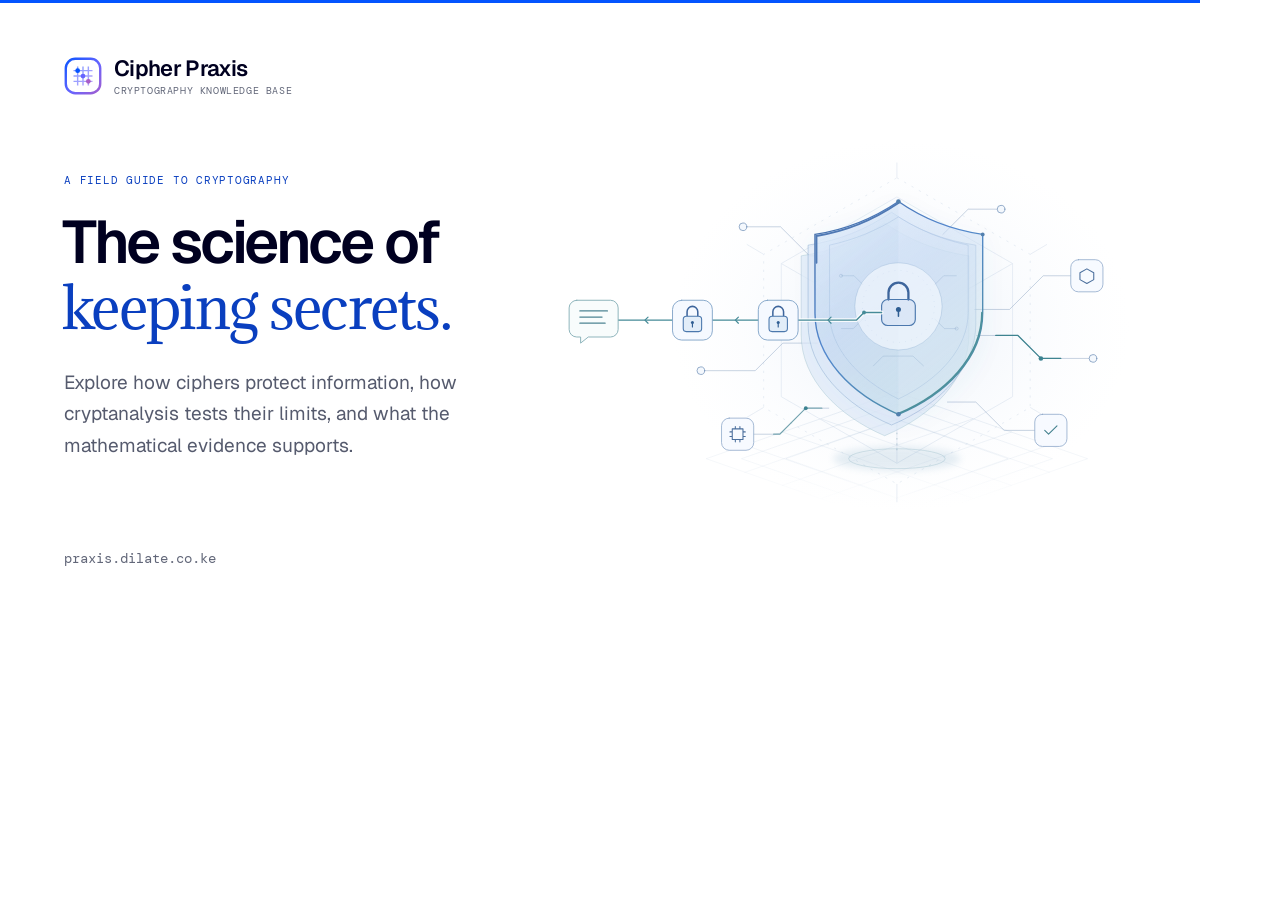
==== commit 2c0c7fbf: "feat(ui): refine interactive labs and overview details" ====
--- a/scripts/og-card.html
+++ b/scripts/og-card.html
@@ -18,7 +18,7 @@
     h1 em { font-family: "Adamina", Georgia, serif; font-size: 56px; font-style: normal; font-weight: 400; color: #0a3fbf; letter-spacing: -.03em; }
     .lede { position: absolute; left: 64px; top: 364px; width: 493px; margin: 0; font-size: 19px; line-height: 1.65; color: #565b6e; }
     .url { position: absolute; left: 64px; bottom: 49px; font-family: "DM Mono", monospace; font-size: 14px; color: #626779; }
-    .visual { position: absolute; right: 58px; top: 135px; width: 490px; height: auto; }
+    .visual { position: absolute; right: 58px; top: 135px; width: 579px; height: auto; }
   </style>
 </head>
 <body>
@@ -28,7 +28,7 @@
     <h1>The science of<br><em>keeping secrets.</em></h1>
     <p class="lede">Explore how ciphers protect information, how cryptanalysis tests their limits, and what the mathematical evidence supports.</p>
     <p class="url">praxis.dilate.co.ke</p>
-    <img class="visual" src="../static/security-hero.svg" alt="A geometric shield representing cryptographic security.">
+    <img class="visual" src="../static/security-hero.svg" alt="A security shield connects through smaller locks to a message.">
   </div>
 </body>
 </html>
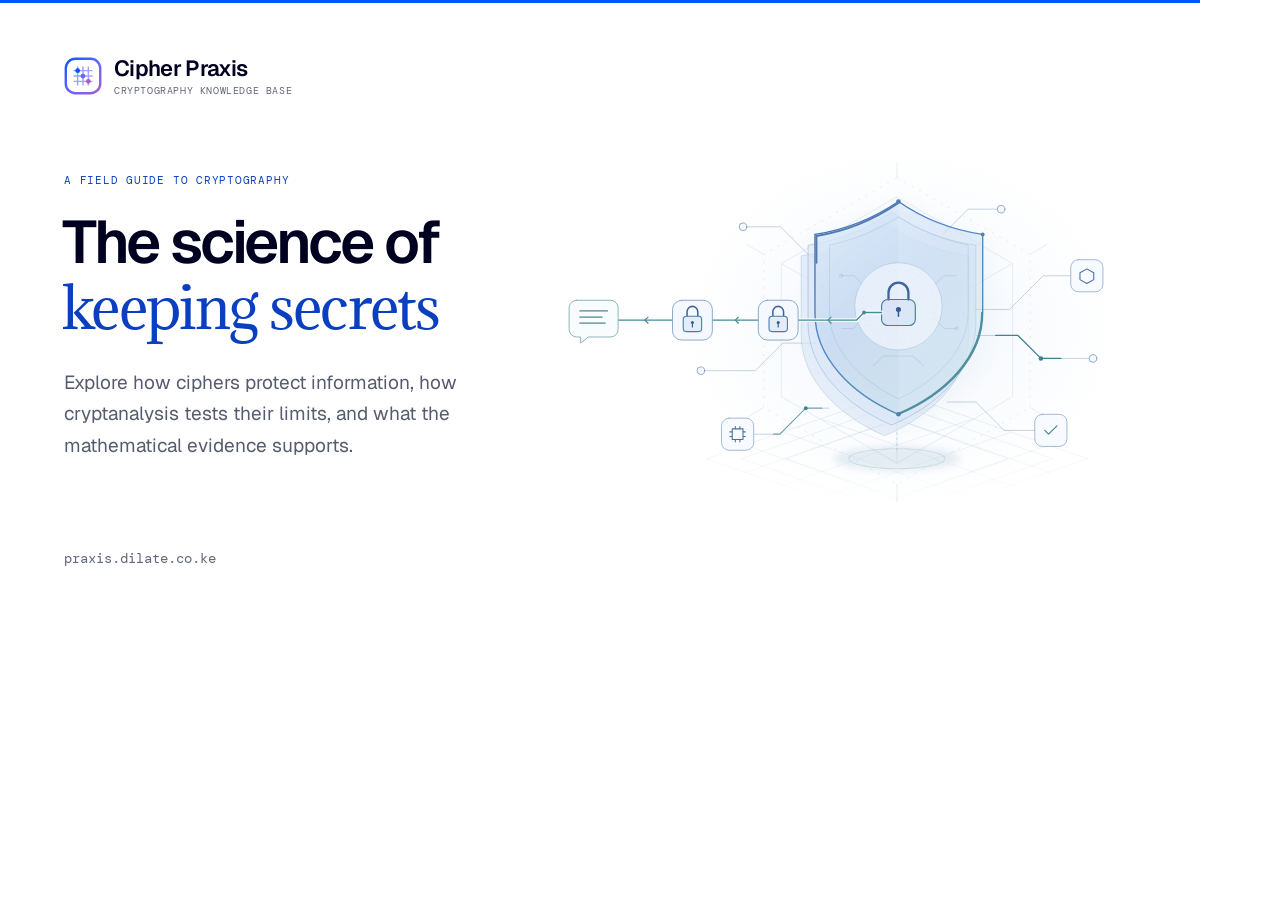
==== commit 50e26bd0: "fix(ui): remove trailing periods from headings" ====
--- a/scripts/og-card.html
+++ b/scripts/og-card.html
@@ -25,7 +25,7 @@
   <div class="card">
     <div class="brand"><img src="../static/favicon.svg" width="38" height="38" alt=""><div><strong>Cipher Praxis</strong><small>Cryptography knowledge base</small></div></div>
     <p class="eyebrow">A field guide to cryptography</p>
-    <h1>The science of<br><em>keeping secrets.</em></h1>
+    <h1>The science of<br><em>keeping secrets</em></h1>
     <p class="lede">Explore how ciphers protect information, how cryptanalysis tests their limits, and what the mathematical evidence supports.</p>
     <p class="url">praxis.dilate.co.ke</p>
     <img class="visual" src="../static/security-hero.svg" alt="A security shield connects through smaller locks to a message.">
